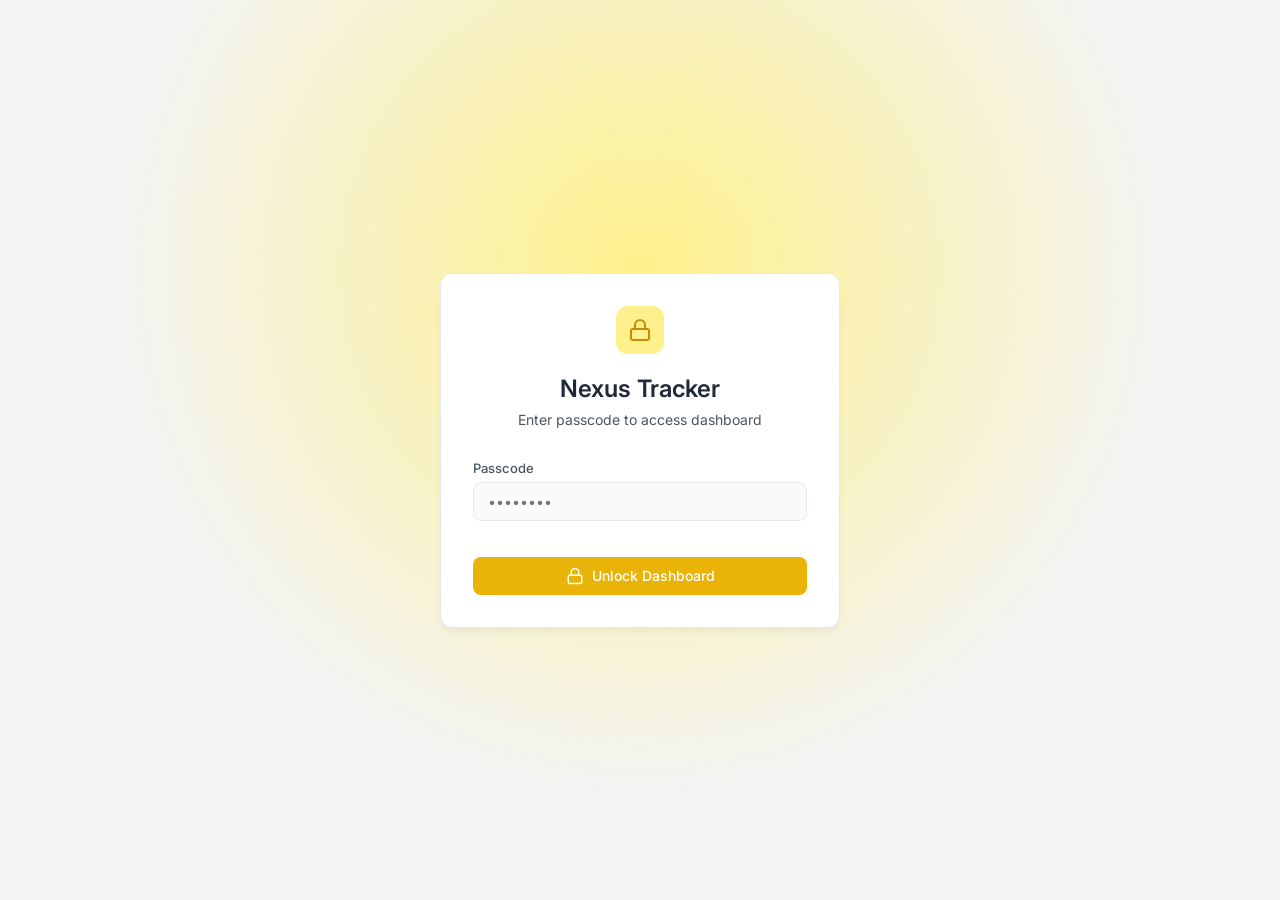
==== tracker.html @ 6b277310 "Initial commit of Nexus/Meedish Project Tracker" ====
<!DOCTYPE html>
<html lang="en">
<head>
  <meta charset="UTF-8">
  <meta name="viewport" content="width=device-width, initial-scale=1.0">
  <title>Nexus Tracker | Dashboard</title>
  <meta name="description" content="Manage and track your projects">
  <link rel="stylesheet" href="style.css">
</head>
<body>
  <div class="bg-mesh"></div>
  
  <div class="container">
    <header class="tracker-header">
      <div>
        <h1 class="text-gradient">Project Tracker</h1>
        <p style="color: var(--text-secondary); margin-top: 4px;">Manage tasks, tracking, and WBS</p>
      </div>
      <div style="display: flex; gap: 12px;">
        <button id="exportBtn" class="btn btn-outline">Export CSV</button>
        <button id="refreshBtn" class="btn btn-outline">Refresh</button>
        <button id="logoutBtn" class="btn glass-panel" style="background: var(--card-bg); color: var(--text-primary); font-weight: 500;">
          <svg width="16" height="16" viewBox="0 0 24 24" fill="none" stroke="currentColor" stroke-width="2" stroke-linecap="round" stroke-linejoin="round" style="margin-right: 6px;">
            <rect x="3" y="11" width="18" height="11" rx="2" ry="2"></rect>
            <path d="M7 11V7a5 5 0 0 1 10 0v4"></path>
          </svg>
          Lock
        </button>
      </div>
    </header>

    <!-- KPI Cards -->
    <div class="kpi-grid">
      <div class="glass-panel kpi-card">
        <span class="kpi-title">Total Tasks</span>
        <span class="kpi-value" id="kpiTotal">0</span>
        <span class="kpi-subtext" id="kpiTotalSub">0 in motion</span>
      </div>
      <div class="glass-panel kpi-card">
        <span class="kpi-title">Average Progress</span>
        <span class="kpi-value" id="kpiProgress">0%</span>
        <span class="kpi-subtext" id="kpiProgressSub">0 tasks completed</span>
      </div>
      <div class="glass-panel kpi-card">
        <span class="kpi-title">Late Tasks</span>
        <span class="kpi-value" id="kpiLate">0</span>
        <span class="kpi-subtext" id="kpiLateSub">0 due within 7 days</span>
      </div>
      <div class="glass-panel kpi-card">
        <span class="kpi-title">Sheet Status</span>
        <span class="kpi-value" style="font-size: 20px; margin-top: 8px;">Connected</span>
        <span class="kpi-subtext">Google Sheets Sync Active</span>
      </div>
    </div>

    <!-- Main Content -->
    <main>
      <div class="table-controls">
        <div class="filter-group">
          <input type="text" id="searchInput" class="input-control" placeholder="Search tasks..." style="width: 250px;">
          <select id="statusFilter" class="input-control" style="width: 150px;">
            <option value="All">All Status</option>
            <option value="Active">Active</option>
            <option value="Completed">Completed</option>
          </select>
        </div>
        <button id="newTaskBtn" class="btn btn-primary">
          <svg width="16" height="16" viewBox="0 0 24 24" fill="none" stroke="currentColor" stroke-width="2" style="margin-right: 6px;">
            <line x1="12" y1="5" x2="12" y2="19"></line>
            <line x1="5" y1="12" x2="19" y2="12"></line>
          </svg>
          New Task
        </button>
      </div>

      <div class="table-container">
        <table>
          <thead>
            <tr>
              <th>WBS</th>
              <th>Task</th>
              <th>Lead</th>
              <th>Start</th>
              <th>End</th>
              <th>Progress</th>
              <th>Status</th>
              <th style="text-align: right;">Actions</th>
            </tr>
          </thead>
          <tbody id="projectsContainer">
            <tr>
              <td colspan="8" style="text-align: center; padding: 40px;">
                <div class="loader loader-large"></div>
              </td>
            </tr>
          </tbody>
        </table>
      </div>
    </main>
  </div>

  <!-- Task Modal -->
  <div class="modal-overlay" id="taskModal">
    <div class="modal-card">
      <h2 id="modalTitle" style="margin-bottom: 20px;">New Task</h2>
      <form id="taskForm">
        <input type="hidden" id="taskId">
        
        <div style="display: flex; gap: 16px;">
          <div class="input-group" style="flex: 1;">
            <label>WBS (ID)</label>
            <input type="text" id="taskWbs" class="input-control" required>
          </div>
          <div class="input-group" style="flex: 2;">
            <label>Lead</label>
            <input type="text" id="taskLead" class="input-control" required>
          </div>
        </div>

        <div class="input-group">
          <label>Task Name</label>
          <input type="text" id="taskName" class="input-control" required>
        </div>

        <div style="display: flex; gap: 16px;">
          <div class="input-group" style="flex: 1;">
            <label>Start Date</label>
            <input type="date" id="taskStart" class="input-control" required>
          </div>
          <div class="input-group" style="flex: 1;">
            <label>End Date</label>
            <input type="date" id="taskEnd" class="input-control" required>
          </div>
        </div>

        <div class="input-group">
          <label>% Done</label>
          <input type="number" id="taskProgress" class="input-control" min="0" max="100" value="0" required>
        </div>

        <div class="input-group" style="margin-top: 16px;">
          <div style="display: flex; justify-content: space-between; align-items: center; margin-bottom: 8px;">
            <label style="margin: 0;">Checkpoints (Sub-tasks)</label>
            <button type="button" id="addCheckpointBtn" class="btn btn-outline" style="padding: 4px 8px; font-size: 12px;">+ Add Checkpoint</button>
          </div>
          <div id="checkpointsContainer" style="display: flex; flex-direction: column; gap: 8px;">
            <!-- Checkpoints injected here -->
          </div>
        </div>

        <div style="display: flex; justify-content: flex-end; gap: 12px; margin-top: 24px;">
          <button type="button" class="btn btn-outline" id="closeModalBtn">Cancel</button>
          <button type="submit" class="btn btn-primary" id="saveTaskBtn">Save Task</button>
        </div>
      </form>
    </div>
  </div>

  <script src="app.js"></script>
</body>
</html>
---- style.css ----
@import url('https://fonts.googleapis.com/css2?family=Inter:wght@400;500;600;700&display=swap');

:root {
  --primary-color: #eab308; /* yellow-500 */
  --primary-hover: #ca8a04; /* yellow-600 */
  --bg-color: #f3f4f6; /* gray-100 */
  --card-bg: #ffffff;
  --border-color: #e5e7eb; /* gray-200 */
  --text-primary: #1f2937; /* gray-800 */
  --text-secondary: #4b5563; /* gray-600 */
  --success-bg: #fef08a; /* yellow-200 */
  --success-text: #854d0e; /* yellow-800 */
  --pending-bg: #e5e7eb; /* gray-200 */
  --pending-text: #374151; /* gray-700 */
  --input-bg: #f9fafb; /* gray-50 */
}

* {
  box-sizing: border-box;
  margin: 0;
  padding: 0;
  font-family: 'Inter', sans-serif;
}

body {
  background-color: var(--bg-color);
  color: var(--text-primary);
  min-height: 100vh;
  display: flex;
  flex-direction: column;
  position: relative;
}

/* Background Glow */
.bg-mesh {
  position: fixed;
  top: 0;
  left: 0;
  width: 100vw;
  height: 100vh;
  z-index: -1;
  background: radial-gradient(circle at 50% 30%, #fef08a 0%, transparent 60%);
}

.glass-panel {
  background: var(--card-bg);
  border: 1px solid var(--border-color);
  border-radius: 12px;
  box-shadow: 0 4px 6px -1px rgba(0, 0, 0, 0.05);
}

h1, h2, h3 {
  font-weight: 600;
  color: var(--text-primary);
}

.btn {
  display: inline-flex;
  align-items: center;
  justify-content: center;
  padding: 10px 20px;
  border-radius: 8px;
  border: none;
  font-weight: 500;
  font-size: 14px;
  cursor: pointer;
  transition: all 0.2s ease;
}

.btn-primary {
  background: var(--primary-color);
  color: white;
}

.btn-primary:hover {
  background: var(--primary-hover);
}

.btn-outline {
  background: transparent;
  border: 1px solid var(--border-color);
  color: var(--text-primary);
}
.btn-outline:hover {
  background: var(--bg-color);
}

.input-group {
  margin-bottom: 20px;
  display: flex;
  flex-direction: column;
  gap: 6px;
}

.input-group label {
  font-size: 13px;
  color: var(--text-secondary);
  font-weight: 500;
}

.input-control {
  width: 100%;
  padding: 10px 14px;
  background: var(--input-bg);
  border: 1px solid var(--border-color);
  border-radius: 8px;
  color: var(--text-primary);
  font-size: 14px;
  outline: none;
  transition: border-color 0.2s, box-shadow 0.2s;
}

.input-control:focus {
  border-color: var(--primary-color);
  box-shadow: 0 0 0 3px rgba(234, 179, 8, 0.15); /* yellow-500 */
}

.container {
  max-width: 1400px;
  margin: 0 auto;
  padding: 32px 24px;
  width: 100%;
}

/* Login */
.login-wrapper {
  display: flex;
  align-items: center;
  justify-content: center;
  min-height: 100vh;
  padding: 24px;
}

.login-card {
  width: 100%;
  max-width: 400px;
  padding: 32px;
}

.login-icon {
  width: 48px;
  height: 48px;
  background: #fef08a; /* yellow-200 */
  color: var(--primary-hover);
  border-radius: 12px;
  display: flex;
  align-items: center;
  justify-content: center;
  margin: 0 auto 20px;
}

.login-header {
  text-align: center;
  margin-bottom: 32px;
}

.login-header h1 {
  font-size: 24px;
  margin-bottom: 8px;
}

.login-header p {
  color: var(--text-secondary);
  font-size: 14px;
}

/* Dashboard Header */
.tracker-header {
  display: flex;
  justify-content: space-between;
  align-items: center;
  margin-bottom: 24px;
}

/* KPI Cards */
.kpi-grid {
  display: grid;
  grid-template-columns: repeat(auto-fit, minmax(240px, 1fr));
  gap: 16px;
  margin-bottom: 32px;
}

.kpi-card {
  padding: 20px;
  display: flex;
  flex-direction: column;
  gap: 8px;
}
.kpi-title {
  font-size: 14px;
  color: var(--text-secondary);
  font-weight: 500;
}
.kpi-value {
  font-size: 32px;
  font-weight: 700;
  color: var(--text-primary);
}
.kpi-subtext {
  font-size: 12px;
  color: var(--text-secondary);
}

/* Table Controls */
.table-controls {
  display: flex;
  justify-content: space-between;
  align-items: center;
  margin-bottom: 16px;
  flex-wrap: wrap;
  gap: 16px;
}

.filter-group {
  display: flex;
  gap: 12px;
  align-items: center;
}

/* Table Styles */
.table-container {
  background: var(--card-bg);
  border: 1px solid var(--border-color);
  border-radius: 12px;
  overflow-x: auto;
  box-shadow: 0 4px 6px -1px rgba(0, 0, 0, 0.05);
}

table {
  width: 100%;
  border-collapse: collapse;
  min-width: 900px;
}

th {
  background: var(--bg-color);
  padding: 12px 16px;
  text-align: left;
  font-size: 12px;
  font-weight: 600;
  color: var(--text-secondary);
  text-transform: uppercase;
  letter-spacing: 0.05em;
  border-bottom: 1px solid var(--border-color);
}

td {
  padding: 16px;
  font-size: 14px;
  border-bottom: 1px solid var(--border-color);
  color: var(--text-primary);
  vertical-align: middle;
}

tr:last-child td {
  border-bottom: none;
}

tr:hover {
  background: #f9fafb;
}

.status-badge {
  padding: 4px 10px;
  border-radius: 99px;
  font-size: 12px;
  font-weight: 500;
  display: inline-block;
}
.status-active { background: var(--success-bg); color: var(--success-text); }
.status-completed { background: var(--pending-bg); color: var(--pending-text); }

.progress-bar-bg {
  background: var(--border-color);
  border-radius: 99px;
  height: 8px;
  width: 100px;
  overflow: hidden;
  margin-top: 4px;
}
.progress-bar-fill {
  background: var(--primary-color);
  height: 100%;
  border-radius: 99px;
}

/* Actions */
.action-btn {
  background: none;
  border: none;
  color: var(--text-secondary);
  cursor: pointer;
  padding: 6px;
  border-radius: 6px;
}
.action-btn:hover {
  background: var(--border-color);
  color: var(--text-primary);
}

/* Modal */
.modal-overlay {
  position: fixed;
  top: 0;
  left: 0;
  width: 100vw;
  height: 100vh;
  background: rgba(0,0,0,0.5);
  display: flex;
  align-items: center;
  justify-content: center;
  z-index: 100;
  opacity: 0;
  pointer-events: none;
  transition: opacity 0.2s;
}
.modal-overlay.active {
  opacity: 1;
  pointer-events: auto;
}
.modal-card {
  width: 100%;
  max-width: 500px;
  padding: 24px;
  background: var(--card-bg);
  border-radius: 12px;
  transform: translateY(20px);
  transition: transform 0.2s;
  max-height: 90vh;
  overflow-y: auto;
}
.modal-overlay.active .modal-card {
  transform: translateY(0);
}

/* Loader */
.loader {
  display: inline-block;
  width: 16px;
  height: 16px;
  border: 2px solid rgba(255,255,255,0.3);
  border-radius: 50%;
  border-top-color: white;
  animation: spin 1s linear infinite;
}
.loader-large {
  width: 32px;
  height: 32px;
  border-top-color: var(--primary-color);
  border-left-color: rgba(234, 179, 8, 0.2);
  border-right-color: rgba(234, 179, 8, 0.2);
  border-bottom-color: rgba(234, 179, 8, 0.2);
}
@keyframes spin { to { transform: rotate(360deg); } }
.fade-in { animation: fadeIn 0.3s ease-in forwards; }
@keyframes fadeIn { from { opacity: 0; } to { opacity: 1; } }
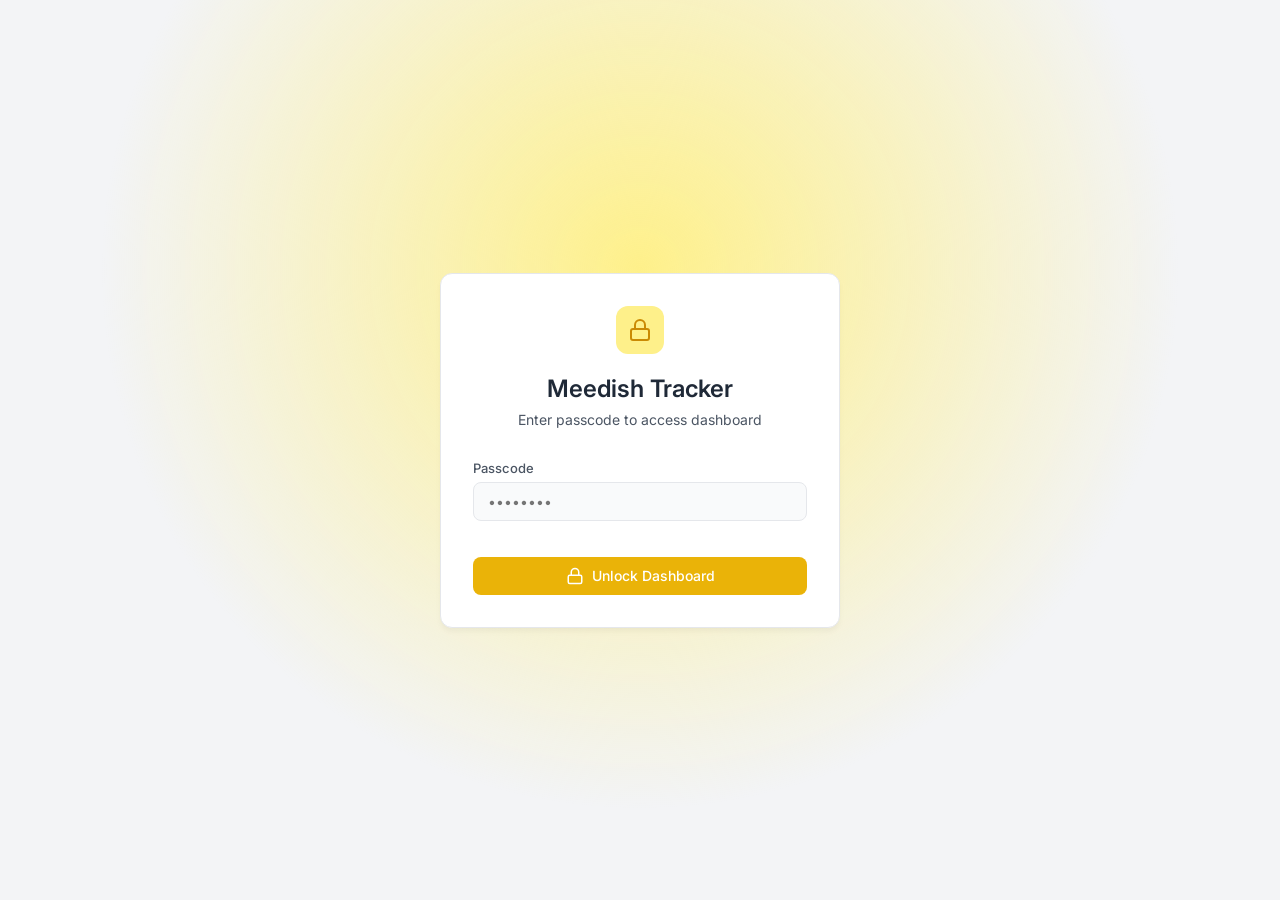
==== commit e41ce41e: "Remove demo mode and mock logic" ====
--- a/tracker.html
+++ b/tracker.html
@@ -1,15 +1,17 @@
 <!DOCTYPE html>
 <html lang="en">
+
 <head>
   <meta charset="UTF-8">
   <meta name="viewport" content="width=device-width, initial-scale=1.0">
-  <title>Nexus Tracker | Dashboard</title>
+  <title>Meedish Tracker | Dashboard</title>
   <meta name="description" content="Manage and track your projects">
   <link rel="stylesheet" href="style.css">
 </head>
+
 <body>
   <div class="bg-mesh"></div>
-  
+
   <div class="container">
     <header class="tracker-header">
       <div>
@@ -19,8 +21,10 @@
       <div style="display: flex; gap: 12px;">
         <button id="exportBtn" class="btn btn-outline">Export CSV</button>
         <button id="refreshBtn" class="btn btn-outline">Refresh</button>
-        <button id="logoutBtn" class="btn glass-panel" style="background: var(--card-bg); color: var(--text-primary); font-weight: 500;">
-          <svg width="16" height="16" viewBox="0 0 24 24" fill="none" stroke="currentColor" stroke-width="2" stroke-linecap="round" stroke-linejoin="round" style="margin-right: 6px;">
+        <button id="logoutBtn" class="btn glass-panel"
+          style="background: var(--card-bg); color: var(--text-primary); font-weight: 500;">
+          <svg width="16" height="16" viewBox="0 0 24 24" fill="none" stroke="currentColor" stroke-width="2"
+            stroke-linecap="round" stroke-linejoin="round" style="margin-right: 6px;">
             <rect x="3" y="11" width="18" height="11" rx="2" ry="2"></rect>
             <path d="M7 11V7a5 5 0 0 1 10 0v4"></path>
           </svg>
@@ -65,7 +69,8 @@
           </select>
         </div>
         <button id="newTaskBtn" class="btn btn-primary">
-          <svg width="16" height="16" viewBox="0 0 24 24" fill="none" stroke="currentColor" stroke-width="2" style="margin-right: 6px;">
+          <svg width="16" height="16" viewBox="0 0 24 24" fill="none" stroke="currentColor" stroke-width="2"
+            style="margin-right: 6px;">
             <line x1="12" y1="5" x2="12" y2="19"></line>
             <line x1="5" y1="12" x2="19" y2="12"></line>
           </svg>
@@ -105,7 +110,7 @@
       <h2 id="modalTitle" style="margin-bottom: 20px;">New Task</h2>
       <form id="taskForm">
         <input type="hidden" id="taskId">
-        
+
         <div style="display: flex; gap: 16px;">
           <div class="input-group" style="flex: 1;">
             <label>WBS (ID)</label>
@@ -141,7 +146,8 @@
         <div class="input-group" style="margin-top: 16px;">
           <div style="display: flex; justify-content: space-between; align-items: center; margin-bottom: 8px;">
             <label style="margin: 0;">Checkpoints (Sub-tasks)</label>
-            <button type="button" id="addCheckpointBtn" class="btn btn-outline" style="padding: 4px 8px; font-size: 12px;">+ Add Checkpoint</button>
+            <button type="button" id="addCheckpointBtn" class="btn btn-outline"
+              style="padding: 4px 8px; font-size: 12px;">+ Add Checkpoint</button>
           </div>
           <div id="checkpointsContainer" style="display: flex; flex-direction: column; gap: 8px;">
             <!-- Checkpoints injected here -->
@@ -158,4 +164,5 @@
 
   <script src="app.js"></script>
 </body>
-</html>
+
+</html>
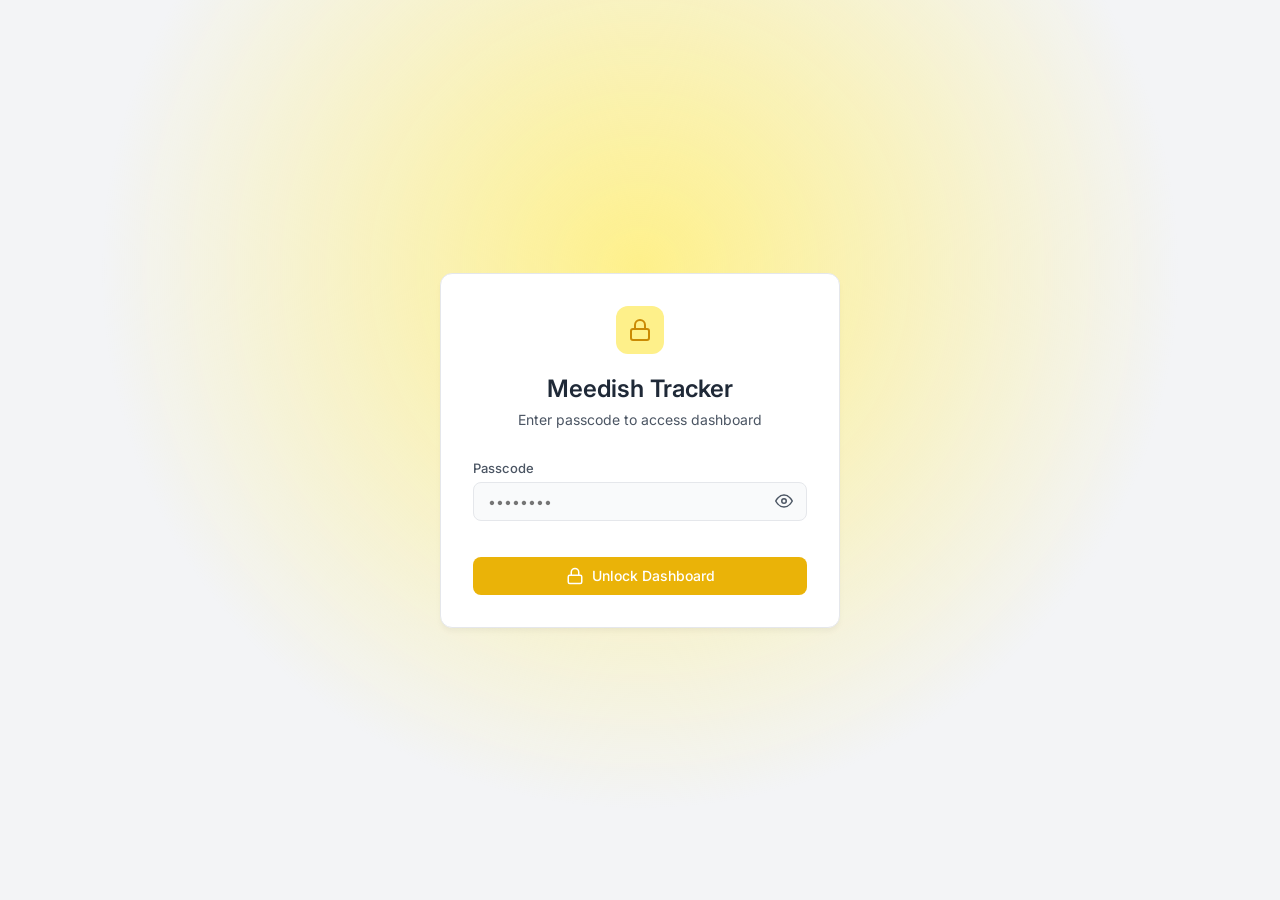
==== commit c853e587: "Update table features, add Description and Co-Developer" ====
--- a/tracker.html
+++ b/tracker.html
@@ -83,18 +83,22 @@
           <thead>
             <tr>
               <th>WBS</th>
-              <th>Task</th>
-              <th>Lead</th>
-              <th>Start</th>
-              <th>End</th>
-              <th>Progress</th>
-              <th>Status</th>
-              <th style="text-align: right;">Actions</th>
+              <th>TASK</th>
+              <th>DESCRIPTION</th>
+              <th>LEAD</th>
+              <th>CO-DEVELOPER</th>
+              <th>START</th>
+              <th>END</th>
+              <th style="text-align: center;">DAYS</th>
+              <th style="text-align: center;">WORK DAYS</th>
+              <th>% DONE</th>
+              <th>STATUS</th>
+              <th style="text-align: right;"></th>
             </tr>
           </thead>
           <tbody id="projectsContainer">
             <tr>
-              <td colspan="8" style="text-align: center; padding: 40px;">
+              <td colspan="12" style="text-align: center; padding: 40px;">
                 <div class="loader loader-large"></div>
               </td>
             </tr>
@@ -116,15 +120,24 @@
             <label>WBS (ID)</label>
             <input type="text" id="taskWbs" class="input-control" required>
           </div>
-          <div class="input-group" style="flex: 2;">
+          <div class="input-group" style="flex: 1;">
             <label>Lead</label>
             <input type="text" id="taskLead" class="input-control" required>
+          </div>
+          <div class="input-group" style="flex: 1;">
+            <label>Co-Developer</label>
+            <input type="text" id="taskCoDeveloper" class="input-control">
           </div>
         </div>
 
         <div class="input-group">
           <label>Task Name</label>
           <input type="text" id="taskName" class="input-control" required>
+        </div>
+
+        <div class="input-group">
+          <label>Description</label>
+          <textarea id="taskDescription" class="input-control" rows="2" style="resize: vertical;"></textarea>
         </div>
 
         <div style="display: flex; gap: 16px;">
--- a/style.css
+++ b/style.css
@@ -354,3 +354,82 @@
 @keyframes spin { to { transform: rotate(360deg); } }
 .fade-in { animation: fadeIn 0.3s ease-in forwards; }
 @keyframes fadeIn { from { opacity: 0; } to { opacity: 1; } }
+
+/* Responsive Adjustments */
+@media (max-width: 768px) {
+  .tracker-header {
+    flex-direction: column;
+    align-items: flex-start;
+    gap: 16px;
+  }
+  
+  .tracker-header > div:last-child {
+    width: 100%;
+    flex-wrap: wrap;
+  }
+
+  .tracker-header > div:last-child .btn {
+    flex: 1;
+    white-space: nowrap;
+    font-size: 13px;
+    padding: 8px 12px;
+  }
+  
+  .table-controls {
+    flex-direction: column;
+    align-items: stretch;
+  }
+
+  .filter-group {
+    flex-direction: column;
+    align-items: stretch;
+    width: 100%;
+  }
+
+  .filter-group .input-control {
+    width: 100% !important;
+  }
+
+  #newTaskBtn {
+    width: 100%;
+  }
+
+  .container {
+    padding: 16px 12px;
+  }
+
+  .kpi-grid {
+    grid-template-columns: 1fr 1fr;
+  }
+
+  .modal-card {
+    margin: 16px;
+    max-height: calc(100vh - 32px);
+  }
+  
+  /* Handle modal inline styles */
+  #taskForm > div[style*="display: flex"] {
+    flex-direction: column;
+    gap: 0 !important;
+  }
+  
+  #taskForm > div > div[style*="flex: 1"],
+  #taskForm > div > div[style*="flex: 2"] {
+    width: 100%;
+  }
+  
+  #taskForm > div[style*="justify-content: flex-end"] {
+    flex-direction: column-reverse;
+    gap: 8px !important;
+  }
+  
+  #taskForm > div[style*="justify-content: flex-end"] .btn {
+    width: 100%;
+  }
+}
+
+@media (max-width: 480px) {
+  .kpi-grid {
+    grid-template-columns: 1fr;
+  }
+}
